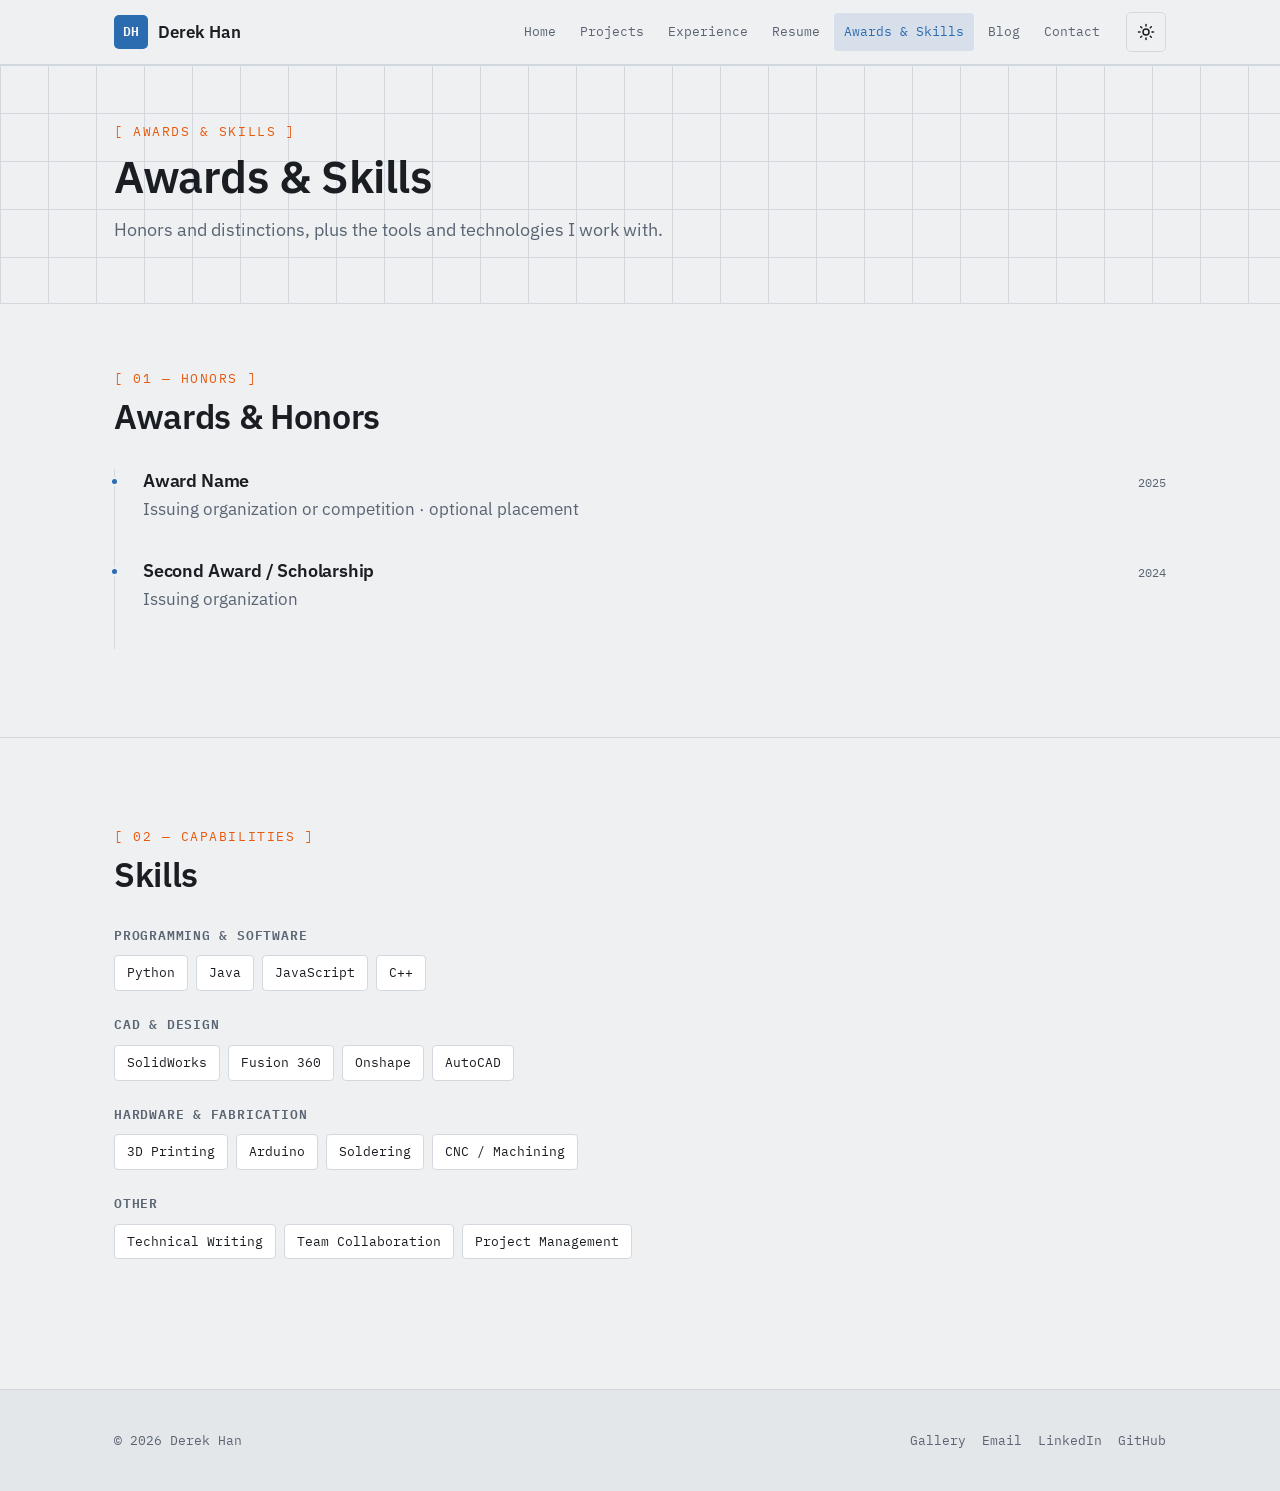
==== awards-skills.html @ 7b4266b0 "Initial portfolio site" ====
<!DOCTYPE html>
<html lang="en">
<head>
  <meta charset="UTF-8" />
  <meta name="viewport" content="width=device-width, initial-scale=1" />
  <title>Awards &amp; Skills — Derek Han</title>
  <meta name="description" content="Awards, honors, and technical skills — Derek Han." />
  <link rel="icon" href="favicon.svg" type="image/svg+xml" />
  <link rel="preconnect" href="https://fonts.googleapis.com" />
  <link rel="preconnect" href="https://fonts.gstatic.com" crossorigin />
  <link href="https://fonts.googleapis.com/css2?family=IBM+Plex+Mono:wght@400;500;600&family=IBM+Plex+Sans:wght@400;500;600;700&display=swap" rel="stylesheet" />
  <link rel="stylesheet" href="assets/css/style.css" />
  <script>
    (function () {
      try {
        var t = localStorage.getItem("theme");
        if (!t) t = window.matchMedia("(prefers-color-scheme: dark)").matches ? "dark" : "light";
        document.documentElement.setAttribute("data-theme", t);
      } catch (e) { document.documentElement.setAttribute("data-theme", "light"); }
    })();
  </script>
</head>
<body data-page="awards-skills">
  <a class="skip-link" href="#main">Skip to content</a>

  <header class="site-header">
    <div class="wrap header-inner">
      <a class="brand" href="index.html">
        <span class="brand-mark" data-bind="site.brandMark">DH</span>
        <span class="brand-name" data-bind="site.name">Derek Han</span>
      </a>
      <button class="nav-toggle" aria-expanded="false" aria-controls="site-nav" aria-label="Toggle navigation">
        <svg viewBox="0 0 24 24" width="18" height="18" fill="none" stroke="currentColor" stroke-width="2" stroke-linecap="round"><path d="M3 6h18M3 12h18M3 18h18"/></svg>
      </button>
      <nav id="site-nav" class="site-nav" aria-label="Primary">
        <a href="index.html">Home</a>
        <a href="projects.html">Projects</a>
        <a href="experience.html">Experience</a>
        <a href="resume.html">Resume</a>
        <a href="awards-skills.html" aria-current="page">Awards &amp; Skills</a>
        <a href="blog.html">Blog</a>
        <a href="contact.html">Contact</a>
      </nav>
      <button class="theme-toggle" aria-label="Toggle dark mode" title="Toggle dark mode">
        <svg class="icon-sun" viewBox="0 0 24 24" fill="none" stroke="currentColor" stroke-width="2" stroke-linecap="round"><circle cx="12" cy="12" r="4"/><path d="M12 2v2M12 20v2M4.9 4.9l1.4 1.4M17.7 17.7l1.4 1.4M2 12h2M20 12h2M4.9 19.1l1.4-1.4M17.7 6.3l1.4-1.4"/></svg>
        <svg class="icon-moon" viewBox="0 0 24 24" fill="none" stroke="currentColor" stroke-width="2" stroke-linecap="round" stroke-linejoin="round"><path d="M21 12.8A9 9 0 1 1 11.2 3a7 7 0 0 0 9.8 9.8z"/></svg>
      </button>
    </div>
  </header>

  <main id="main">
    <div class="page-head">
      <div class="wrap">
        <span class="kicker">[ Awards &amp; Skills ]</span>
        <h1>Awards &amp; Skills</h1>
        <p class="lead">Honors and distinctions, plus the tools and technologies I work with.</p>
      </div>
    </div>

    <section class="wrap reveal">
      <div class="section-head">
        <span class="kicker">[ 01 — Honors ]</span>
        <h2>Awards &amp; Honors</h2>
      </div>
      <ul class="timeline" data-list="awards">
        <template>
          <li>
            <div class="entry-head">
              <h3 data-bind="title"></h3>
              <span class="when" data-bind="when"></span>
            </div>
            <div class="muted" data-bind="detail"></div>
          </li>
        </template>
      </ul>
    </section>

    <hr class="rule" />

    <section class="wrap reveal">
      <div class="section-head">
        <span class="kicker">[ 02 — Capabilities ]</span>
        <h2>Skills</h2>
      </div>
      <div data-list="groups">
        <template>
          <div class="skill-group">
            <h3 data-bind="heading"></h3>
            <div class="skill-list" data-list="items">
              <template><span class="chip" data-bind="."></span></template>
            </div>
          </div>
        </template>
      </div>
    </section>
  </main>

  <footer class="site-footer">
    <div class="wrap footer-inner">
      <span>&copy; <span id="year"></span> <span data-bind="site.name">Derek Han</span></span>
      <span class="footer-links">
        <a href="gallery.html">Gallery</a>
        <a href="#" data-social="email">Email</a>
        <a href="#" data-social="linkedin">LinkedIn</a>
        <a href="#" data-social="github">GitHub</a>
      </span>
    </div>
  </footer>

  <script src="assets/js/main.js"></script>
  <script src="assets/js/render.js"></script>
</body>
</html>
---- assets/css/style.css ----
/* ==========================================================================
   Derek Han — Engineering Portfolio
   Design direction: Technical / Engineering
   ========================================================================== */

/* ---------- Theme tokens ---------- */
:root {
  --bg: #eef0f2;
  --bg-elev: #ffffff;
  --bg-sunken: #e4e7ea;
  --ink: #1a1d21;
  --muted: #5a6472;
  --line: #d3d8de;
  --line-strong: #b9c1ca;
  --accent: #2b6cb0;
  --accent-soft: rgba(43, 108, 176, 0.12);
  --accent-2: #e8590c;
  --accent-2-soft: rgba(232, 89, 12, 0.12);
  --shadow: 0 1px 2px rgba(16, 20, 26, 0.06), 0 8px 24px rgba(16, 20, 26, 0.05);
  --hero-tint: rgba(238, 240, 242, 0.68);

  --font-sans: "IBM Plex Sans", system-ui, -apple-system, "Segoe UI", Roboto, sans-serif;
  --font-mono: "IBM Plex Mono", ui-monospace, SFMono-Regular, Menlo, Consolas, monospace;

  --wrap: 1100px;
  --radius: 6px;
  --header-h: 64px;
}

[data-theme="dark"] {
  --bg: #0f1115;
  --bg-elev: #161a20;
  --bg-sunken: #0b0d10;
  --ink: #e6e8eb;
  --muted: #9aa4b2;
  --line: #262c34;
  --line-strong: #333b45;
  --accent: #5aa2e0;
  --accent-soft: rgba(90, 162, 224, 0.16);
  --accent-2: #ff7a3d;
  --accent-2-soft: rgba(255, 122, 61, 0.16);
  --shadow: 0 1px 2px rgba(0, 0, 0, 0.4), 0 12px 28px rgba(0, 0, 0, 0.35);
  --hero-tint: rgba(15, 17, 21, 0.8);
}

/* ---------- Reset ---------- */
*,
*::before,
*::after { box-sizing: border-box; }

html { scroll-behavior: smooth; }

body {
  margin: 0;
  font-family: var(--font-sans);
  font-size: 17px;
  line-height: 1.65;
  color: var(--ink);
  background: var(--bg);
  -webkit-font-smoothing: antialiased;
  text-rendering: optimizeLegibility;
}

img { max-width: 100%; display: block; }

a { color: var(--accent); text-decoration: none; }
a:hover { text-decoration: underline; }

h1, h2, h3, h4 { line-height: 1.2; margin: 0 0 0.5em; font-weight: 600; letter-spacing: -0.01em; }
p { margin: 0 0 1em; }

code, kbd, samp { font-family: var(--font-mono); }

::selection { background: var(--accent-soft); }

:focus-visible {
  outline: 2px solid var(--accent);
  outline-offset: 2px;
  border-radius: 3px;
}

.skip-link {
  position: absolute;
  left: -999px;
  top: 0;
  background: var(--accent);
  color: #fff;
  padding: 8px 14px;
  z-index: 200;
}
.skip-link:focus { left: 8px; top: 8px; }

/* ---------- Layout ---------- */
.wrap {
  width: 100%;
  max-width: var(--wrap);
  margin-inline: auto;
  padding-inline: 24px;
}

main { display: block; }

section { padding-block: 64px; }

.section-head { margin-bottom: 32px; }

.kicker {
  font-family: var(--font-mono);
  font-size: 0.8rem;
  letter-spacing: 0.12em;
  text-transform: uppercase;
  color: var(--accent-2);
  display: block;
  margin-bottom: 8px;
}

.section-head h2 { font-size: clamp(1.6rem, 3vw, 2.1rem); margin: 0; }

.rule {
  height: 1px;
  background: var(--line);
  border: 0;
  margin: 24px 0;
}

.lead { font-size: 1.15rem; color: var(--muted); max-width: 62ch; }
.muted { color: var(--muted); }

/* ---------- Header / nav ---------- */
.site-header {
  position: sticky;
  top: 0;
  z-index: 100;
  background: var(--bg);
  background: color-mix(in srgb, var(--bg) 88%, transparent);
  backdrop-filter: blur(10px);
  border-bottom: 1px solid var(--line);
}

.header-inner {
  height: var(--header-h);
  display: flex;
  align-items: center;
  gap: 16px;
}

.brand {
  display: flex;
  align-items: center;
  gap: 10px;
  color: var(--ink);
  font-weight: 600;
  margin-right: auto;
}
.brand:hover { text-decoration: none; }

.brand-mark {
  font-family: var(--font-mono);
  font-size: 0.8rem;
  font-weight: 600;
  color: #fff;
  background: var(--accent);
  width: 34px;
  height: 34px;
  display: grid;
  place-items: center;
  border-radius: 5px;
  letter-spacing: 0.02em;
}

.site-nav { display: flex; align-items: center; gap: 4px; }

.site-nav a {
  font-family: var(--font-mono);
  font-size: 0.82rem;
  color: var(--muted);
  padding: 8px 10px;
  border-radius: 4px;
  white-space: nowrap;
}
.site-nav a:hover { color: var(--ink); background: var(--bg-sunken); text-decoration: none; }
.site-nav a[aria-current="page"] { color: var(--accent); background: var(--accent-soft); }

.theme-toggle,
.nav-toggle {
  background: transparent;
  border: 1px solid var(--line);
  color: var(--ink);
  width: 40px;
  height: 40px;
  border-radius: 5px;
  cursor: pointer;
  display: grid;
  place-items: center;
  flex: none;
}
.theme-toggle:hover, .nav-toggle:hover { border-color: var(--line-strong); }

.nav-toggle { display: none; }
.theme-toggle svg { width: 18px; height: 18px; }
.theme-toggle .icon-moon { display: none; }
[data-theme="dark"] .theme-toggle .icon-sun { display: none; }
[data-theme="dark"] .theme-toggle .icon-moon { display: block; }

/* ---------- Hero ---------- */
.hero {
  position: relative;
  border-bottom: 1px solid var(--line);
  background: var(--bg);
  overflow: hidden;
}
.hero-banner {
  position: absolute;
  inset: 0;
  width: 100%;
  height: 100%;
  object-fit: cover;
  object-position: center;
  z-index: 0;
}
/* Blueprint grid, kept crisp on top of a tinted banner */
.hero::before {
  content: "";
  position: absolute;
  inset: 0;
  z-index: 1;
  pointer-events: none;
  background-image:
    linear-gradient(var(--line) 1px, transparent 1px),
    linear-gradient(90deg, var(--line) 1px, transparent 1px),
    linear-gradient(var(--hero-tint), var(--hero-tint));
  background-size: 48px 48px, 48px 48px, auto;
  background-position: center, center, center;
}
.hero::after {
  content: "";
  position: absolute;
  inset: 0;
  z-index: 2;
  background: linear-gradient(180deg, transparent 40%, var(--bg) 100%);
  pointer-events: none;
}
.hero .wrap { position: relative; z-index: 3; }
.hero-inner { padding-block: 88px 72px; }

.hero-grid {
  display: grid;
  grid-template-columns: 1fr auto;
  gap: 48px;
  align-items: center;
}

.eyebrow {
  font-family: var(--font-mono);
  font-size: 0.82rem;
  letter-spacing: 0.12em;
  text-transform: uppercase;
  color: var(--accent);
  margin-bottom: 16px;
  display: inline-flex;
  align-items: center;
  gap: 8px;
}
.eyebrow::before { content: ""; width: 28px; height: 1px; background: var(--accent); }

.hero h1 {
  font-size: clamp(2.2rem, 5.5vw, 3.6rem);
  margin: 0 0 16px;
}
.hero .lead { font-size: 1.2rem; }

.hero-actions { display: flex; flex-wrap: wrap; gap: 12px; margin-top: 28px; }

.avatar {
  width: 210px;
  height: 210px;
  border-radius: 8px;
  object-fit: cover;
  border: 1px solid var(--line);
  background: var(--bg-elev);
  box-shadow: var(--shadow);
}

/* ---------- Buttons ---------- */
.btn {
  display: inline-flex;
  align-items: center;
  gap: 8px;
  font-family: var(--font-mono);
  font-size: 0.85rem;
  padding: 11px 18px;
  border-radius: 5px;
  border: 1px solid var(--line-strong);
  background: var(--bg-elev);
  color: var(--ink);
  cursor: pointer;
  transition: transform 0.12s ease, border-color 0.12s ease, background 0.12s ease;
}
.btn:hover { text-decoration: none; border-color: var(--accent); transform: translateY(-1px); }
.btn--primary { background: var(--accent); border-color: var(--accent); color: #fff; }
.btn--primary:hover { color: #fff; }
.btn--ghost { background: transparent; }

/* ---------- Cards & grids ---------- */
.grid { display: grid; gap: 22px; }
.grid--2 { grid-template-columns: repeat(2, minmax(0, 1fr)); }
.grid--3 { grid-template-columns: repeat(3, minmax(0, 1fr)); }

.card {
  background: var(--bg-elev);
  border: 1px solid var(--line);
  border-radius: var(--radius);
  overflow: hidden;
  transition: transform 0.15s ease, box-shadow 0.15s ease, border-color 0.15s ease;
  display: flex;
  flex-direction: column;
}
.card:hover { transform: translateY(-3px); box-shadow: var(--shadow); border-color: var(--line-strong); }

.card-media {
  aspect-ratio: 16 / 10;
  background: var(--bg-sunken);
  border-bottom: 1px solid var(--line);
  overflow: hidden;
}
.card-media img { width: 100%; height: 100%; object-fit: cover; }

.card-body { padding: 18px 20px 22px; display: flex; flex-direction: column; flex: 1; }

.card-meta {
  font-family: var(--font-mono);
  font-size: 0.74rem;
  letter-spacing: 0.04em;
  color: var(--muted);
  display: flex;
  flex-wrap: wrap;
  gap: 8px;
  align-items: center;
  margin-bottom: 10px;
}
.card-meta .dot { color: var(--line-strong); }

.card-title { font-size: 1.15rem; margin: 0 0 8px; }
.card-title a { color: var(--ink); }
.card-title a:hover { color: var(--accent); text-decoration: none; }

.card p { color: var(--muted); font-size: 0.95rem; margin: 0 0 14px; }
.card .card-foot { margin-top: auto; }

/* ---------- Tags ---------- */
.tags { display: flex; flex-wrap: wrap; gap: 6px; }
.tag {
  font-family: var(--font-mono);
  font-size: 0.7rem;
  padding: 3px 8px;
  border-radius: 999px;
  background: var(--accent-soft);
  color: var(--accent);
  border: 1px solid transparent;
  white-space: nowrap;
}
.tag--accent2 { background: var(--accent-2-soft); color: var(--accent-2); }

/* ---------- Filter bar ---------- */
.filter-bar {
  display: flex;
  flex-wrap: wrap;
  gap: 8px;
  margin-bottom: 28px;
}
.filter-btn {
  font-family: var(--font-mono);
  font-size: 0.78rem;
  padding: 7px 13px;
  border-radius: 999px;
  border: 1px solid var(--line);
  background: var(--bg-elev);
  color: var(--muted);
  cursor: pointer;
}
.filter-btn:hover { border-color: var(--line-strong); color: var(--ink); }
.filter-btn[aria-pressed="true"] {
  background: var(--accent);
  border-color: var(--accent);
  color: #fff;
}


.empty-state {
  border: 1px dashed var(--line-strong);
  border-radius: var(--radius);
  padding: 40px 24px;
  text-align: center;
  color: var(--muted);
  font-family: var(--font-mono);
  font-size: 0.9rem;
  background: var(--bg-elev);
}

/* Links whose bound href was empty (e.g. a plain-text contact row) */
.no-link {
  color: var(--muted) !important;
  text-decoration: none;
  pointer-events: none;
}

/* Shown when content JSON cannot be loaded (e.g. opened without a server) */
.content-error {
  max-width: var(--wrap);
  margin: 24px auto;
  padding: 16px 20px;
  border: 1px solid var(--accent-2);
  background: var(--accent-2-soft);
  border-radius: var(--radius);
  font-size: 0.9rem;
}
.content-error code {
  background: var(--bg-sunken);
  padding: 1px 5px;
  border-radius: 3px;
}

/* ---------- Timeline (experience) ---------- */
.timeline { list-style: none; margin: 0; padding: 0; border-left: 1px solid var(--line); }
.timeline > li { position: relative; padding: 0 0 36px 28px; }
.timeline > li::before {
  content: "";
  position: absolute;
  left: -5px;
  top: 8px;
  width: 9px;
  height: 9px;
  border-radius: 50%;
  background: var(--accent);
  border: 2px solid var(--bg);
}
.timeline h3 { margin: 0 0 4px; font-size: 1.15rem; }

.entry-head {
  display: flex;
  flex-wrap: wrap;
  align-items: baseline;
  justify-content: space-between;
  gap: 8px;
}
.entry-head .when { font-family: var(--font-mono); font-size: 0.78rem; color: var(--muted); }

.bullets { margin: 10px 0 0; padding-left: 18px; color: var(--muted); }
.bullets li { margin-bottom: 4px; }

/* ---------- Skills ---------- */
.skill-group { margin-bottom: 26px; }
.skill-group h3 {
  font-family: var(--font-mono);
  font-size: 0.82rem;
  letter-spacing: 0.06em;
  text-transform: uppercase;
  color: var(--muted);
  margin: 0 0 12px;
}
.skill-list { display: flex; flex-wrap: wrap; gap: 8px; }
.chip {
  font-family: var(--font-mono);
  font-size: 0.82rem;
  padding: 6px 12px;
  border: 1px solid var(--line);
  border-radius: 4px;
  background: var(--bg-elev);
}

/* ---------- Resume ---------- */
.resume-head {
  display: flex;
  flex-wrap: wrap;
  align-items: center;
  justify-content: space-between;
  gap: 16px;
}
.resume-contact { font-family: var(--font-mono); font-size: 0.85rem; color: var(--muted); }
.resume-contact a { color: var(--accent); }
.resume-section { padding-block: 28px; border-top: 1px solid var(--line); }

/* ---------- Prose / article ---------- */
.prose { max-width: 72ch; }
.prose h2 { margin-top: 1.4em; font-size: 1.4rem; }
.prose h3 { margin-top: 1.2em; font-size: 1.15rem; }
.prose ul { padding-left: 20px; }
.prose img { border-radius: var(--radius); border: 1px solid var(--line); margin: 1em 0; }
.prose code {
  background: var(--bg-sunken);
  padding: 0.15em 0.4em;
  border-radius: 4px;
  font-size: 0.88em;
}

/* ---------- Contact ---------- */
.contact-list { list-style: none; padding: 0; margin: 0; }
.contact-list li {
  display: flex;
  gap: 16px;
  padding: 18px 0;
  border-bottom: 1px solid var(--line);
}
.contact-list .label {
  font-family: var(--font-mono);
  font-size: 0.78rem;
  text-transform: uppercase;
  letter-spacing: 0.08em;
  color: var(--muted);
  min-width: 120px;
  padding-top: 4px;
}

/* ---------- Blog ---------- */
.post-list { list-style: none; padding: 0; margin: 0; }
.post-list li { padding: 20px 0; border-bottom: 1px solid var(--line); }
.post-list h3 { margin: 0 0 4px; }
.post-list time { font-family: var(--font-mono); font-size: 0.76rem; color: var(--muted); }

/* ---------- Page header ---------- */
.page-head {
  border-bottom: 1px solid var(--line);
  padding-block: 56px 40px;
  background-image:
    linear-gradient(var(--line) 1px, transparent 1px),
    linear-gradient(90deg, var(--line) 1px, transparent 1px);
  background-size: 48px 48px;
}
.page-head h1 { font-size: clamp(1.9rem, 4vw, 2.8rem); margin: 0 0 10px; }

/* ---------- Footer ---------- */
.site-footer {
  border-top: 1px solid var(--line);
  padding-block: 40px;
  margin-top: 40px;
  background: var(--bg-sunken);
}
.footer-inner {
  display: flex;
  flex-wrap: wrap;
  gap: 16px;
  justify-content: space-between;
  align-items: center;
  font-family: var(--font-mono);
  font-size: 0.8rem;
  color: var(--muted);
}
.footer-links { display: flex; flex-wrap: wrap; gap: 16px; }
.footer-links a { color: var(--muted); }
.footer-links a:hover { color: var(--accent); }

/* ---------- Scroll reveal ---------- */
.reveal { opacity: 0; transform: translateY(16px); transition: opacity 0.5s ease, transform 0.5s ease; }
.reveal.is-visible { opacity: 1; transform: none; }

@media (prefers-reduced-motion: reduce) {
  html { scroll-behavior: auto; }
  .reveal { opacity: 1; transform: none; transition: none; }
  .card, .btn { transition: none; }
}

/* ---------- Responsive ---------- */
@media (max-width: 860px) {
  .hero-grid { grid-template-columns: 1fr; }
  .avatar { width: 150px; height: 150px; order: -1; }
  .grid--3 { grid-template-columns: repeat(2, minmax(0, 1fr)); }
}

@media (max-width: 720px) {
  .nav-toggle { display: grid; }
  .site-nav {
    position: absolute;
    top: var(--header-h);
    left: 0;
    right: 0;
    flex-direction: column;
    align-items: stretch;
    gap: 0;
    background: var(--bg-elev);
    border-bottom: 1px solid var(--line);
    padding: 8px;
    display: none;
  }
  .site-nav.is-open { display: flex; }
  .site-nav a { padding: 12px 14px; font-size: 0.9rem; }

  .grid--3, .grid--2 { grid-template-columns: 1fr; }
  section { padding-block: 48px; }
  .hero-inner { padding-block: 64px 52px; }
  .contact-list li { flex-direction: column; gap: 4px; }
  .contact-list .label { min-width: 0; }
}

/* ---------- Gallery ---------- */
.gallery-grid {
  display: grid;
  grid-template-columns: repeat(auto-fill, minmax(150px, 1fr));
  gap: 12px;
}
.gallery-item {
  position: relative;
  display: block;
  padding: 0;
  aspect-ratio: 1 / 1;
  overflow: hidden;
  border: 1px solid var(--line);
  border-radius: var(--radius);
  background: var(--bg-elev);
  cursor: zoom-in;
}
.gallery-item img {
  width: 100%;
  height: 100%;
  object-fit: cover;
  transition: transform 0.3s ease;
}
.gallery-item:hover img,
.gallery-item:focus-visible img { transform: scale(1.05); }
.gallery-cap {
  position: absolute;
  left: 0;
  right: 0;
  bottom: 0;
  padding: 6px 8px;
  font-family: var(--font-mono);
  font-size: 0.68rem;
  color: #fff;
  text-align: left;
  background: linear-gradient(transparent, rgba(0, 0, 0, 0.65));
  opacity: 0;
  transition: opacity 0.2s ease;
}
.gallery-item:hover .gallery-cap,
.gallery-item:focus-visible .gallery-cap { opacity: 1; }

/* ---------- Lightbox ---------- */
body.lightbox-open { overflow: hidden; }

.lightbox {
  position: fixed;
  inset: 0;
  z-index: 300;
  display: flex;
  align-items: center;
  justify-content: center;
  padding: 24px;
  background: rgba(10, 12, 15, 0.92);
}
.lightbox[hidden] { display: none; }

.lightbox-fig {
  margin: 0;
  max-width: min(1100px, 92vw);
  max-height: 88vh;
  display: flex;
  flex-direction: column;
  align-items: center;
  gap: 12px;
}
.lightbox-fig img {
  max-width: 100%;
  max-height: 80vh;
  border-radius: 6px;
  box-shadow: 0 20px 60px rgba(0, 0, 0, 0.5);
}
.lightbox-cap {
  color: #e6e8eb;
  font-family: var(--font-mono);
  font-size: 0.85rem;
  text-align: center;
}

.lightbox-close,
.lightbox-prev,
.lightbox-next {
  position: absolute;
  display: grid;
  place-items: center;
  width: 44px;
  height: 44px;
  border: 1px solid rgba(255, 255, 255, 0.25);
  border-radius: 50%;
  background: rgba(255, 255, 255, 0.08);
  color: #fff;
  font-size: 1.4rem;
  line-height: 1;
  cursor: pointer;
}
.lightbox-close:hover,
.lightbox-prev:hover,
.lightbox-next:hover { background: rgba(255, 255, 255, 0.22); }
.lightbox-close { top: 20px; right: 20px; }
.lightbox-prev { left: 20px; top: 50%; transform: translateY(-50%); }
.lightbox-next { right: 20px; top: 50%; transform: translateY(-50%); }

@media (max-width: 720px) {
  .gallery-cap { opacity: 1; }
  .lightbox-prev { left: 8px; }
  .lightbox-next { right: 8px; }
}
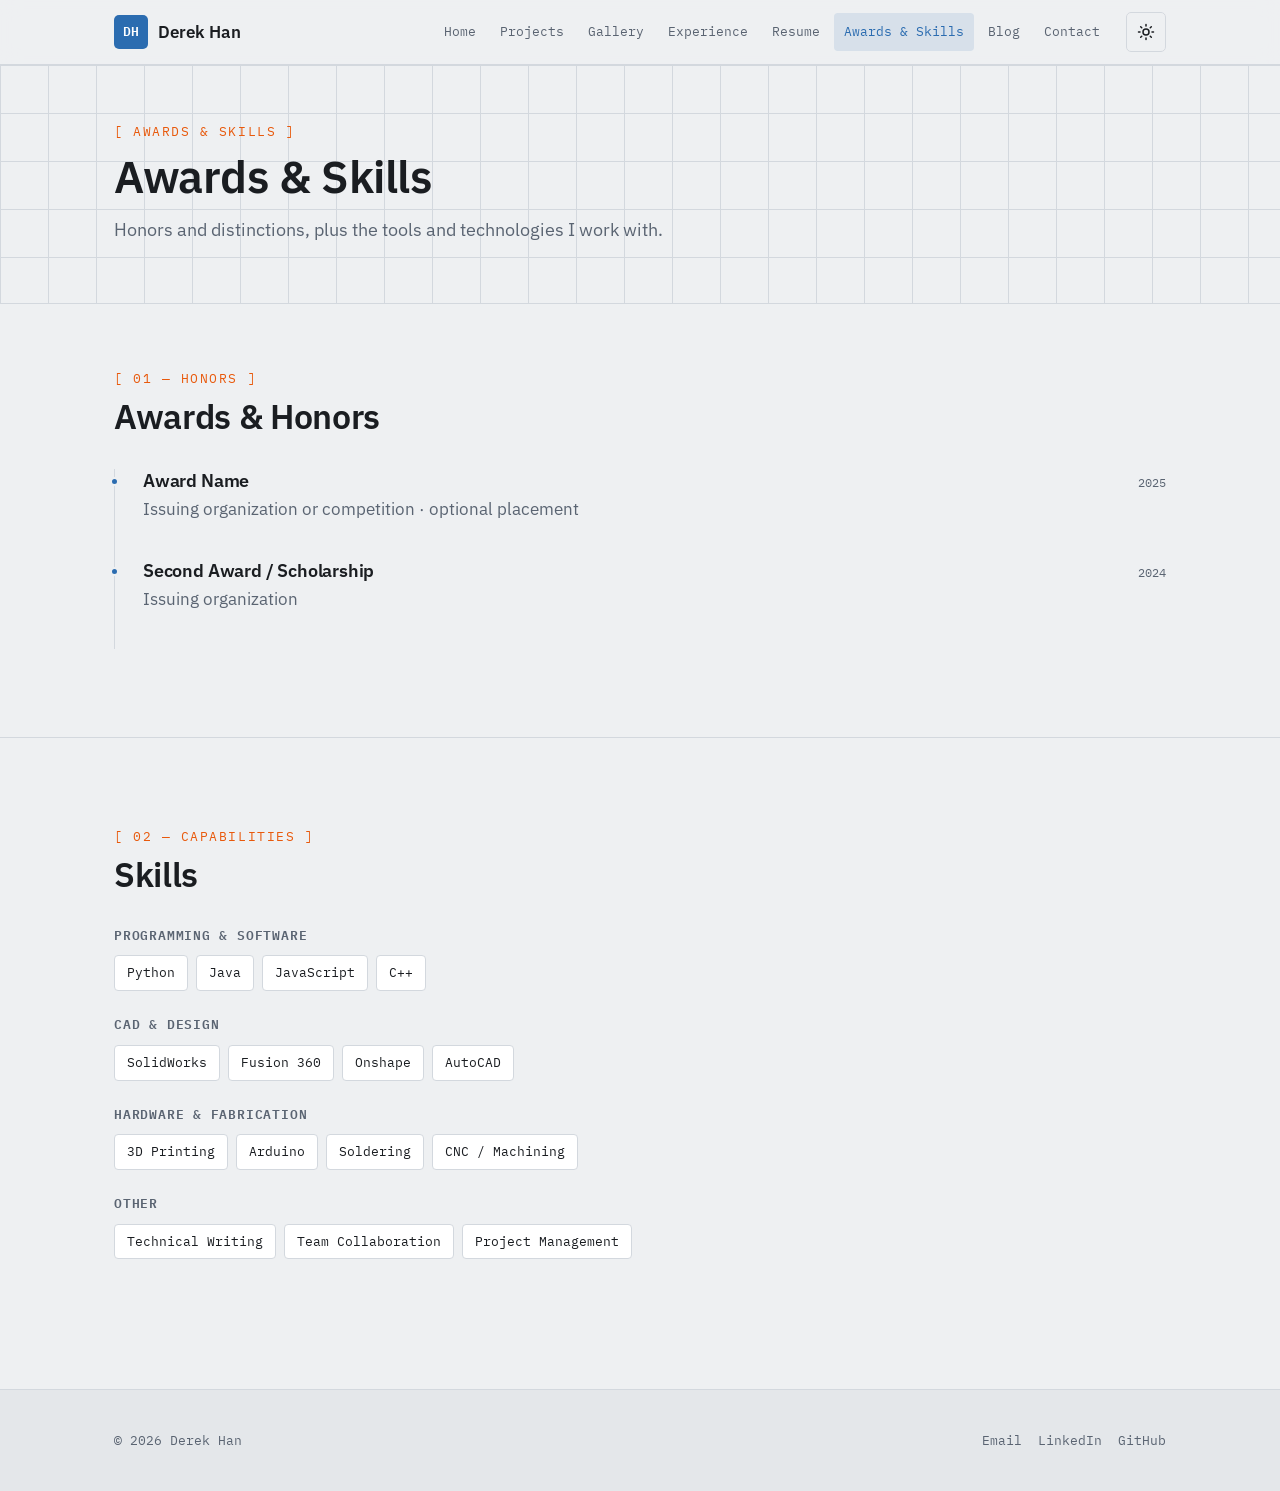
==== commit 594032a3: "Update portfolio website" ====
--- a/awards-skills.html
+++ b/awards-skills.html
@@ -35,6 +35,7 @@
       <nav id="site-nav" class="site-nav" aria-label="Primary">
         <a href="index.html">Home</a>
         <a href="projects.html">Projects</a>
+        <a href="gallery.html">Gallery</a>
         <a href="experience.html">Experience</a>
         <a href="resume.html">Resume</a>
         <a href="awards-skills.html" aria-current="page">Awards &amp; Skills</a>
@@ -99,7 +100,6 @@
     <div class="wrap footer-inner">
       <span>&copy; <span id="year"></span> <span data-bind="site.name">Derek Han</span></span>
       <span class="footer-links">
-        <a href="gallery.html">Gallery</a>
         <a href="#" data-social="email">Email</a>
         <a href="#" data-social="linkedin">LinkedIn</a>
         <a href="#" data-social="github">GitHub</a>
--- a/assets/css/style.css
+++ b/assets/css/style.css
@@ -560,13 +560,7 @@
 }
 
 /* ---------- Responsive ---------- */
-@media (max-width: 860px) {
-  .hero-grid { grid-template-columns: 1fr; }
-  .avatar { width: 150px; height: 150px; order: -1; }
-  .grid--3 { grid-template-columns: repeat(2, minmax(0, 1fr)); }
-}
-
-@media (max-width: 720px) {
+@media (max-width: 880px) {
   .nav-toggle { display: grid; }
   .site-nav {
     position: absolute;
@@ -583,12 +577,105 @@
   }
   .site-nav.is-open { display: flex; }
   .site-nav a { padding: 12px 14px; font-size: 0.9rem; }
-
+}
+
+@media (max-width: 860px) {
+  .hero-grid { grid-template-columns: 1fr; }
+  .avatar { width: 150px; height: 150px; order: -1; }
+  .grid--3 { grid-template-columns: repeat(2, minmax(0, 1fr)); }
+}
+
+@media (max-width: 720px) {
   .grid--3, .grid--2 { grid-template-columns: 1fr; }
   section { padding-block: 48px; }
   .hero-inner { padding-block: 64px 52px; }
   .contact-list li { flex-direction: column; gap: 4px; }
   .contact-list .label { min-width: 0; }
+}
+
+/* ---------- Project image gallery (horizontal slider) ---------- */
+.project-gallery-wrap {
+  position: relative;
+  margin: 0 0 26px;
+}
+.project-gallery {
+  display: flex;
+  gap: 14px;
+  overflow-x: auto;
+  scroll-snap-type: x mandatory;
+  scroll-behavior: smooth;
+  padding-bottom: 10px;
+  -webkit-overflow-scrolling: touch;
+  scrollbar-width: thin;
+  scrollbar-color: var(--line-strong) transparent;
+}
+.project-gallery::-webkit-scrollbar { height: 8px; }
+.project-gallery::-webkit-scrollbar-track { background: transparent; }
+.project-gallery::-webkit-scrollbar-thumb { background: var(--line-strong); border-radius: 999px; }
+
+.project-figure {
+  flex: 0 0 auto;
+  width: min(420px, 78%);
+  margin: 0;
+  scroll-snap-align: start;
+}
+.project-figure img {
+  width: 100%;
+  margin: 0;
+  aspect-ratio: 4 / 3;
+  object-fit: cover;
+  border: 1px solid var(--line);
+  border-radius: var(--radius);
+  cursor: zoom-in;
+  transition: transform 0.15s ease, border-color 0.15s ease;
+}
+.project-figure img:hover { transform: translateY(-2px); border-color: var(--line-strong); }
+.project-figure figcaption {
+  font-family: var(--font-mono);
+  font-size: 0.76rem;
+  color: var(--muted);
+  margin-top: 8px;
+  text-align: center;
+}
+
+/* One image: no slider, just full width */
+.project-gallery--single { display: block; overflow: visible; }
+.project-gallery--single .project-figure { width: 100%; }
+.project-gallery--single .project-figure img {
+  aspect-ratio: auto;
+  max-height: 520px;
+  object-fit: contain;
+  background: var(--bg-sunken);
+}
+
+/* Slider arrows */
+.project-gallery-nav {
+  position: absolute;
+  top: 50%;
+  transform: translateY(-50%);
+  width: 40px;
+  height: 40px;
+  display: grid;
+  place-items: center;
+  border: 1px solid var(--line);
+  border-radius: 50%;
+  background: var(--bg-elev);
+  color: var(--ink);
+  font-size: 1.3rem;
+  line-height: 1;
+  cursor: pointer;
+  box-shadow: var(--shadow);
+  z-index: 2;
+}
+.project-gallery-nav:hover { border-color: var(--line-strong); }
+.project-gallery-nav[hidden] { display: none; }
+.gallery-prev { left: -6px; }
+.gallery-next { right: -6px; }
+
+@media (max-width: 720px) {
+  .project-figure { width: 82%; }
+  .gallery-prev { left: 2px; }
+  .gallery-next { right: 2px; }
 }
 
 /* ---------- Gallery ---------- */
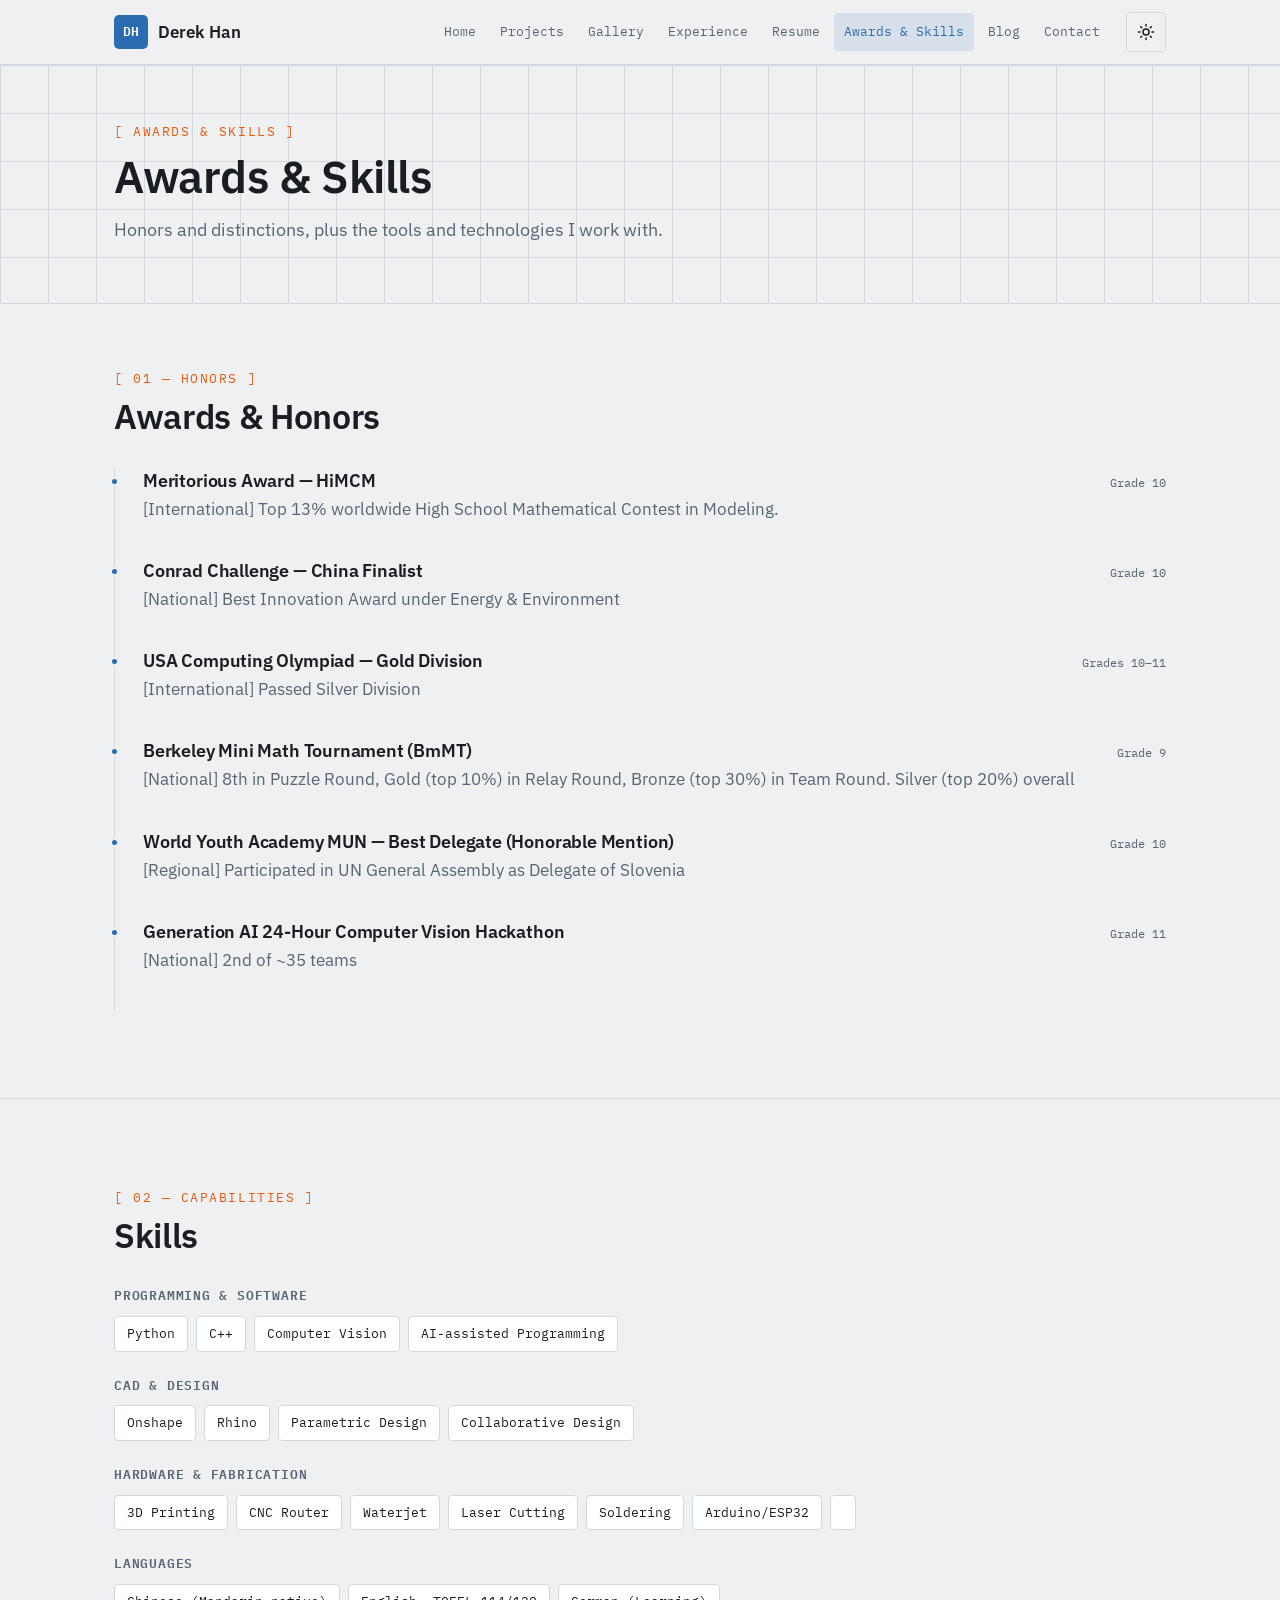
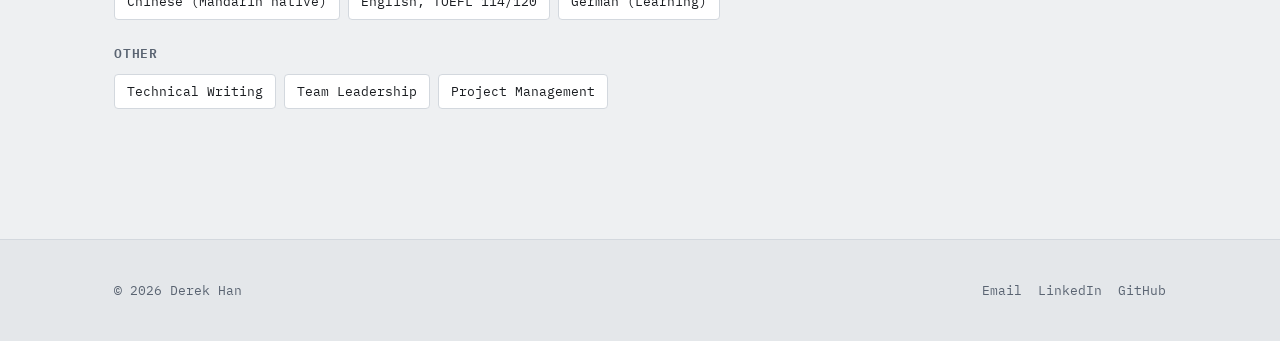
==== commit ca1b265a: "20261010 change 2" ====
--- a/awards-skills.html
+++ b/awards-skills.html
@@ -67,10 +67,13 @@
         <template>
           <li>
             <div class="entry-head">
-              <h3 data-bind="title"></h3>
+              <h3 data-bind="title" data-html></h3>
               <span class="when" data-bind="when"></span>
             </div>
-            <div class="muted" data-bind="detail"></div>
+            <div class="muted" data-bind="detail" data-html></div>
+            <div class="entry-links" data-list="links">
+              <template><a class="btn" data-bind="label" data-attrs="href:url" target="_blank" rel="noopener"></a></template>
+            </div>
           </li>
         </template>
       </ul>
--- a/assets/css/style.css
+++ b/assets/css/style.css
@@ -447,6 +447,10 @@
 
 .bullets { margin: 10px 0 0; padding-left: 18px; color: var(--muted); }
 .bullets li { margin-bottom: 4px; }
+
+.entry-links { display: flex; flex-wrap: wrap; gap: 8px; margin-top: 12px; }
+.entry-links:not(:has(a)) { display: none; }
+.entry-links .btn { padding: 5px 12px; font-size: 0.78rem; }
 
 /* ---------- Skills ---------- */
 .skill-group { margin-bottom: 26px; }
@@ -619,7 +623,7 @@
   margin: 0;
   scroll-snap-align: start;
 }
-.project-figure img {
+.project-figure > img {
   width: 100%;
   margin: 0;
   aspect-ratio: 4 / 3;
@@ -629,7 +633,7 @@
   cursor: zoom-in;
   transition: transform 0.15s ease, border-color 0.15s ease;
 }
-.project-figure img:hover { transform: translateY(-2px); border-color: var(--line-strong); }
+.project-figure > img:hover { transform: translateY(-2px); border-color: var(--line-strong); }
 .project-figure figcaption {
   font-family: var(--font-mono);
   font-size: 0.76rem;
@@ -641,11 +645,73 @@
 /* One image: no slider, just full width */
 .project-gallery--single { display: block; overflow: visible; }
 .project-gallery--single .project-figure { width: 100%; }
-.project-gallery--single .project-figure img {
+.project-gallery--single .project-figure > img {
   aspect-ratio: auto;
   max-height: 520px;
   object-fit: contain;
   background: var(--bg-sunken);
+}
+
+/* ---------- Videos (project slider + gallery) ---------- */
+.video-embed {
+  position: relative;
+  display: block;
+  width: 100%;
+  aspect-ratio: 16 / 9;
+  padding: 0;
+  border: 1px solid var(--line);
+  border-radius: var(--radius);
+  overflow: hidden;
+  background: #000;
+  cursor: pointer;
+}
+.video-embed img {
+  width: 100%;
+  height: 100%;
+  object-fit: cover;
+  opacity: 0.9;
+  transition: opacity 0.15s ease, transform 0.15s ease;
+}
+.video-embed:hover img { opacity: 1; transform: scale(1.03); }
+.video-play {
+  position: absolute;
+  inset: 0;
+  display: grid;
+  place-items: center;
+  pointer-events: none;
+}
+.video-play::before {
+  content: "";
+  width: 62px;
+  height: 62px;
+  border-radius: 50%;
+  background: rgba(10, 12, 15, 0.55);
+  border: 2px solid rgba(255, 255, 255, 0.9);
+}
+.video-play::after {
+  content: "";
+  position: absolute;
+  top: 50%;
+  left: 50%;
+  transform: translate(-40%, -50%);
+  border-style: solid;
+  border-width: 11px 0 11px 18px;
+  border-color: transparent transparent transparent #fff;
+}
+.video-frame {
+  width: 100%;
+  aspect-ratio: 16 / 9;
+  border: 1px solid var(--line);
+  border-radius: var(--radius);
+  overflow: hidden;
+  background: #000;
+}
+.video-frame iframe,
+.lightbox-video iframe {
+  width: 100%;
+  height: 100%;
+  border: 0;
+  display: block;
 }
 
 /* Slider arrows */
@@ -750,6 +816,18 @@
   border-radius: 6px;
   box-shadow: 0 20px 60px rgba(0, 0, 0, 0.5);
 }
+.lightbox-video {
+  width: min(1100px, 92vw);
+  max-height: 80vh;
+  aspect-ratio: 16 / 9;
+  border-radius: 6px;
+  overflow: hidden;
+  background: #000;
+  box-shadow: 0 20px 60px rgba(0, 0, 0, 0.5);
+}
+.lightbox-video[hidden] { display: none; }
+#lightbox-img[hidden] { display: none; }
+
 .lightbox-cap {
   color: #e6e8eb;
   font-family: var(--font-mono);
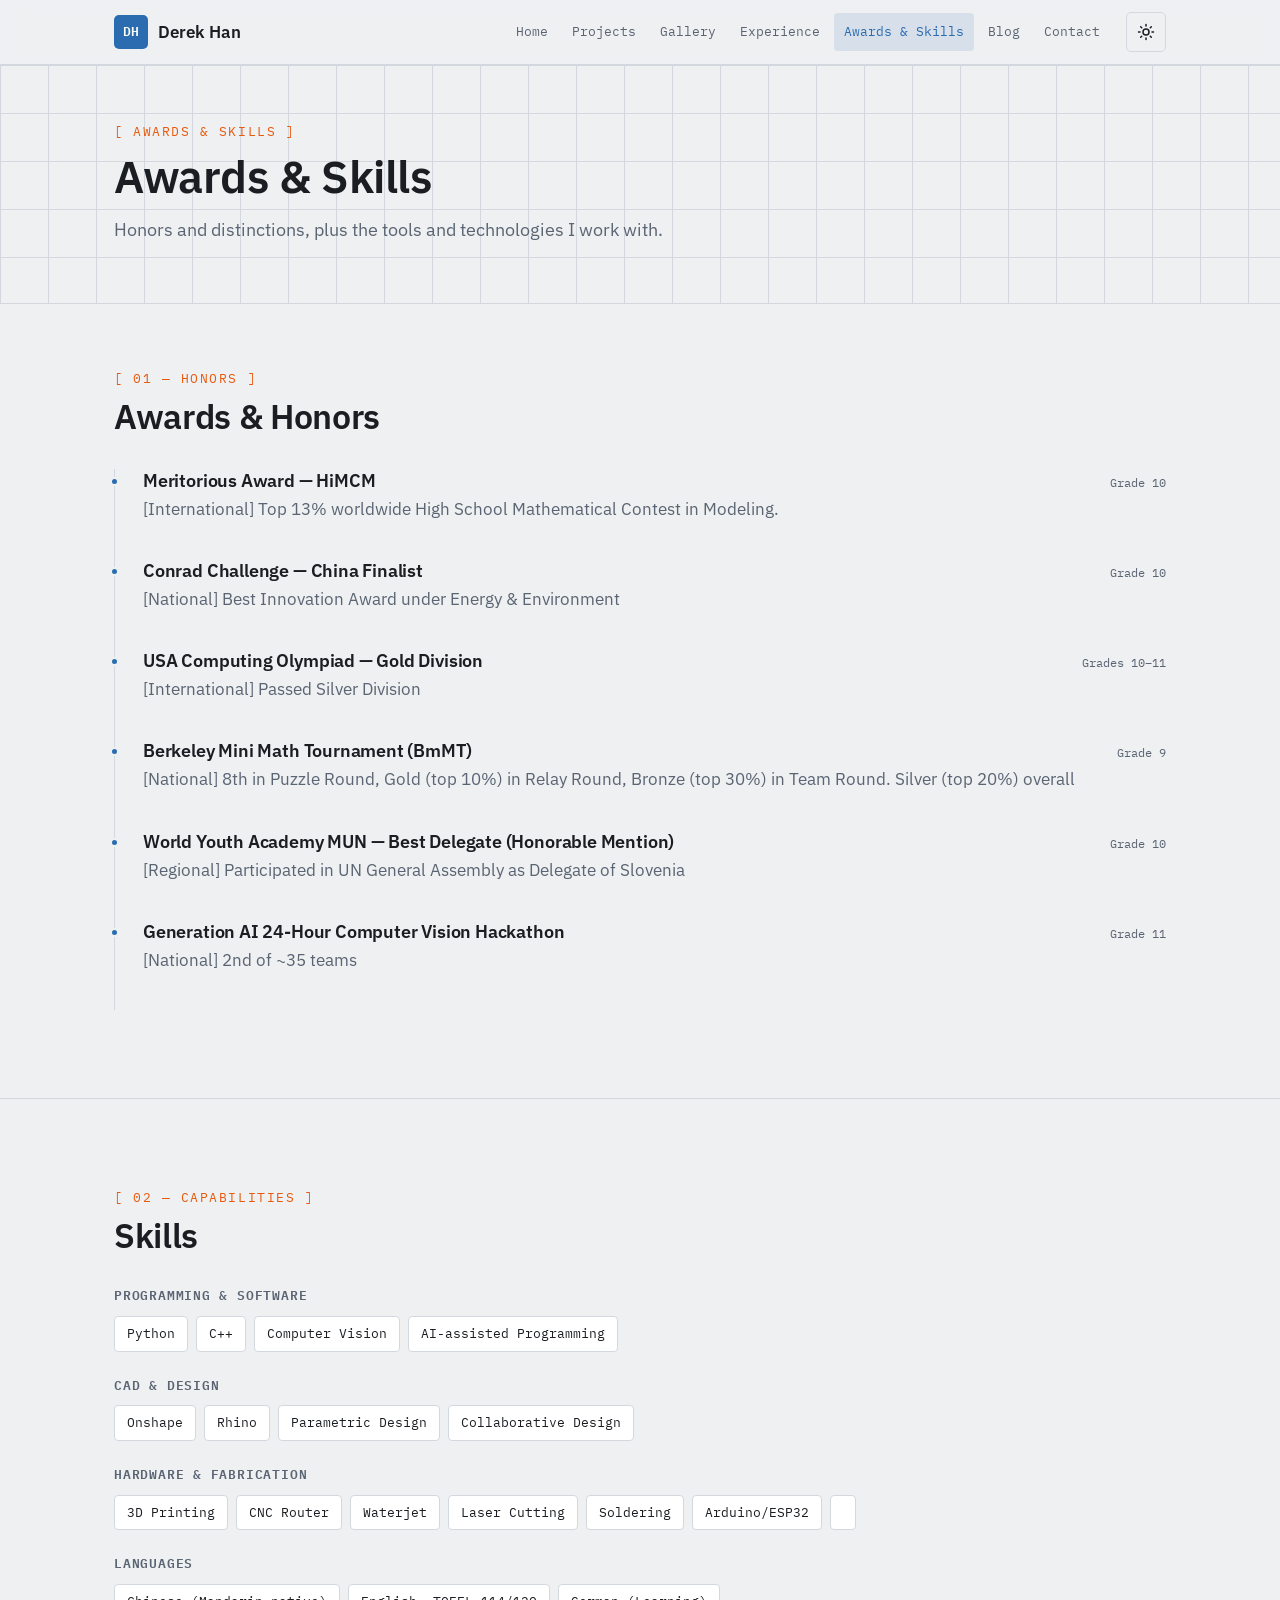
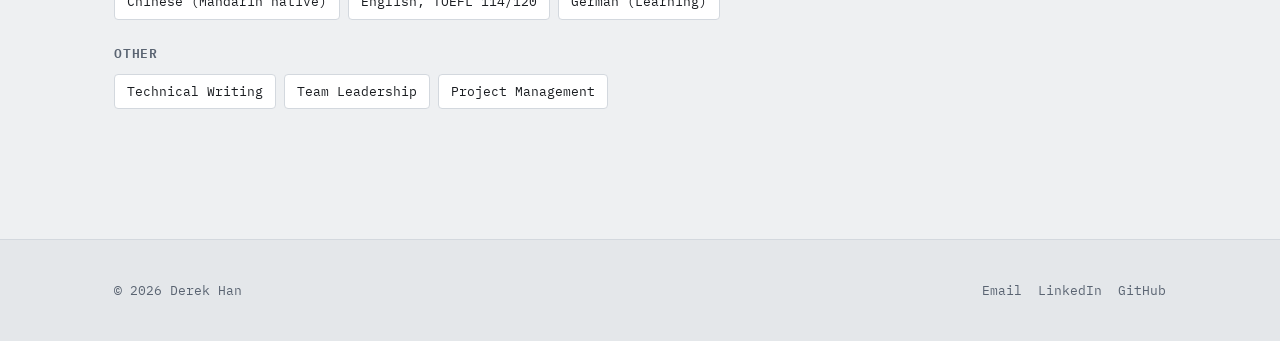
==== commit 446bf0f0: "Hide the Resume/CV page: remove nav links, hero button, sitemap entry; add noindex" ====
--- a/awards-skills.html
+++ b/awards-skills.html
@@ -37,7 +37,6 @@
         <a href="projects.html">Projects</a>
         <a href="gallery.html">Gallery</a>
         <a href="experience.html">Experience</a>
-        <a href="resume.html">Resume</a>
         <a href="awards-skills.html" aria-current="page">Awards &amp; Skills</a>
         <a href="blog.html">Blog</a>
         <a href="contact.html">Contact</a>
--- a/assets/css/style.css
+++ b/assets/css/style.css
@@ -19,6 +19,10 @@
   --shadow: 0 1px 2px rgba(16, 20, 26, 0.06), 0 8px 24px rgba(16, 20, 26, 0.05);
   --hero-tint: rgba(238, 240, 242, 0.68);
 
+  /* Home page background photo + overlay. Raise the overlay to mute the image
+     (helps the foreground stay legible); lower it to show more of the photo. */
+  --home-overlay: 0.45;
+
   --font-sans: "IBM Plex Sans", system-ui, -apple-system, "Segoe UI", Roboto, sans-serif;
   --font-mono: "IBM Plex Mono", ui-monospace, SFMono-Regular, Menlo, Consolas, monospace;
 
@@ -241,6 +245,33 @@
   pointer-events: none;
 }
 .hero .wrap { position: relative; z-index: 3; }
+
+/* ---------- Home page background photo ----------
+   Fixed behind the content; it starts at the bottom of the banner and drifts
+   slower than the page (parallax) while showing the whole image. */
+.home-bg {
+  position: fixed;
+  inset: 0;
+  z-index: -1;
+  overflow: hidden;
+  pointer-events: none;
+}
+.home-bg-img {
+  position: absolute;
+  left: 0;
+  right: 0;
+  top: 0;
+  aspect-ratio: 3024 / 4032; /* full image; JS drifts the whole thing */
+  background: url("../bg/rainbow.jpeg") center top / cover no-repeat;
+  will-change: transform;
+}
+/* Transparent black layer — tweak via --home-overlay */
+.home-bg::after {
+  content: "";
+  position: absolute;
+  inset: 0;
+  background: rgba(0, 0, 0, var(--home-overlay));
+}
 .hero-inner { padding-block: 88px 72px; }
 
 .hero-grid {
@@ -714,6 +745,111 @@
   display: block;
 }
 
+/* ---------- Embedded pages (e.g. an interactive map) ---------- */
+.project-figure--embed { flex: 1 1 100%; width: 100%; max-width: none; }
+.project-embed {
+  width: 100%;
+  height: 80vh;
+  min-height: 460px;
+  border: 1px solid var(--line);
+  border-radius: var(--radius);
+  background: var(--bg-sunken);
+  display: block;
+}
+.project-gallery--single .project-figure--embed { width: 100%; }
+.gallery-item--embed { grid-column: 1 / -1; aspect-ratio: 16 / 9; }
+.gallery-item--embed iframe { width: 100%; height: 100%; border: 0; display: block; }
+
+/* ---------- Project page layout (write-up + sidebar) ---------- */
+.project-layout {
+  display: grid;
+  grid-template-columns: minmax(0, 1fr) 300px;
+  gap: 40px;
+  align-items: start;
+}
+
+.project-sidebar {
+  position: sticky;
+  top: calc(var(--header-h) + 24px);
+  max-height: calc(100vh - var(--header-h) - 48px);
+  overflow-y: auto;
+  display: flex;
+  flex-direction: column;
+  gap: 20px;
+}
+
+.sidebar-card,
+.sidebar-block {
+  background: var(--bg-elev);
+  border: 1px solid var(--line);
+  border-radius: var(--radius);
+  padding: 18px;
+}
+.sidebar-thumb {
+  display: block;
+  width: 100%;
+  border-radius: var(--radius);
+  border: 1px solid var(--line);
+  margin-bottom: 14px;
+}
+.sidebar-title {
+  font-family: var(--font-mono);
+  font-size: 0.78rem;
+  letter-spacing: 0.08em;
+  text-transform: uppercase;
+  color: var(--accent-2);
+  margin: 0 0 12px;
+}
+.sidebar-meta { margin: 0; }
+.sidebar-meta dt {
+  font-family: var(--font-mono);
+  font-size: 0.72rem;
+  text-transform: uppercase;
+  letter-spacing: 0.06em;
+  color: var(--muted);
+  margin-top: 12px;
+}
+.sidebar-meta dt:first-child { margin-top: 0; }
+.sidebar-meta dd { margin: 4px 0 0; }
+
+.toc-list { list-style: none; margin: 0; padding: 0; }
+.toc-list a {
+  display: block;
+  font-size: 0.9rem;
+  color: var(--muted);
+  padding: 4px 0;
+  text-decoration: none;
+}
+.toc-list a:hover { color: var(--accent); }
+.toc-list .toc-sub a { padding-left: 14px; font-size: 0.84rem; }
+
+.highlight-grid {
+  display: grid;
+  grid-template-columns: repeat(2, minmax(0, 1fr));
+  gap: 8px;
+}
+.highlight-item {
+  position: relative;
+  aspect-ratio: 1 / 1;
+  padding: 0;
+  border: 1px solid var(--line);
+  border-radius: var(--radius);
+  overflow: hidden;
+  background: var(--bg-sunken);
+  cursor: zoom-in;
+}
+.highlight-item img { width: 100%; height: 100%; object-fit: cover; display: block; }
+.highlight-item .video-play::before { width: 40px; height: 40px; }
+.highlight-item .video-play::after { border-width: 8px 0 8px 13px; }
+
+/* Anchor jumps clear the sticky header */
+.prose :is(h2, h3) { scroll-margin-top: calc(var(--header-h) + 24px); }
+
+@media (max-width: 900px) {
+  .project-layout { grid-template-columns: 1fr; }
+  .project-sidebar { position: static; max-height: none; overflow: visible; }
+}
+
 /* Slider arrows */
 .project-gallery-nav {
   position: absolute;
